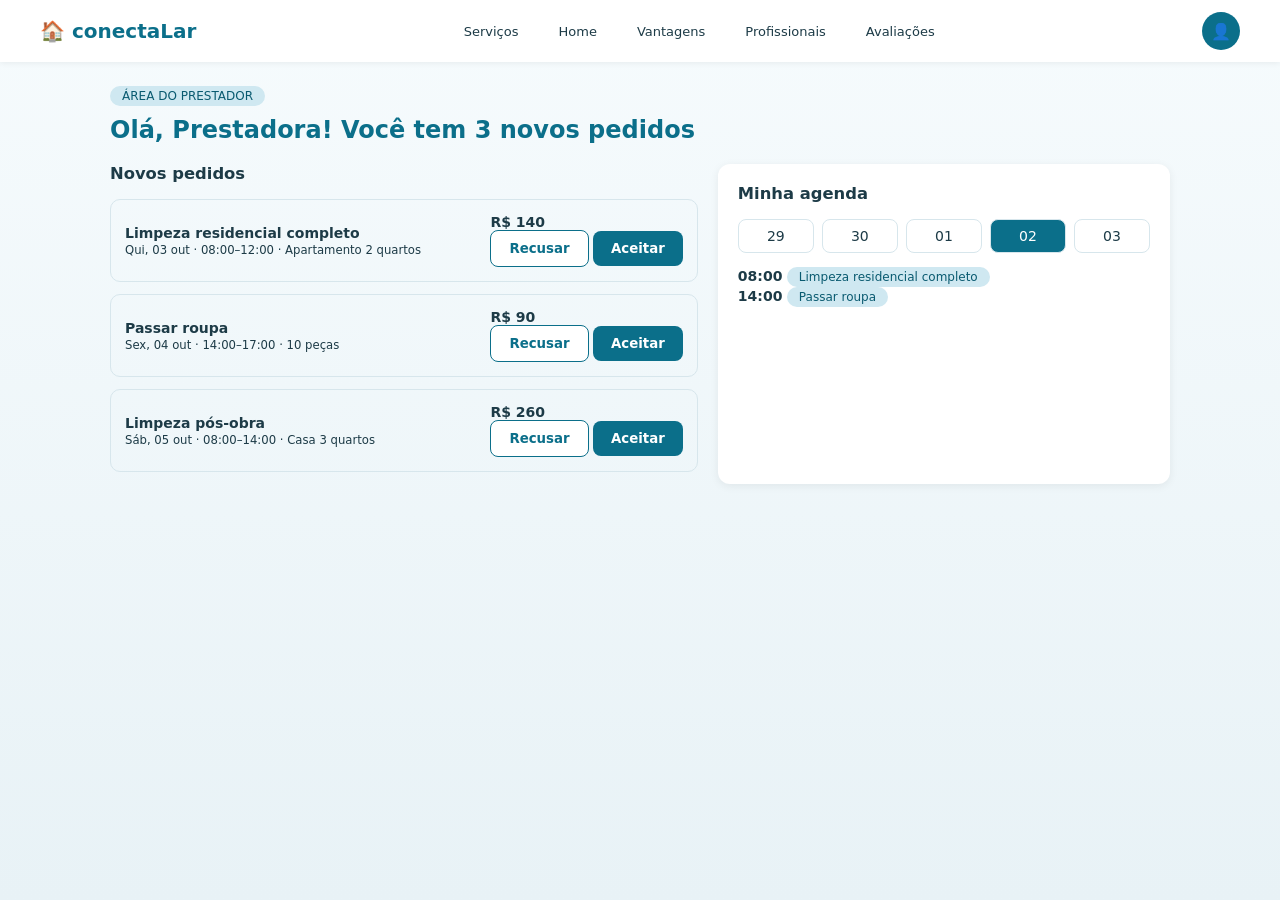
==== src/main/resources/static/agenda.html @ 18b06daa "Introdução do html no projeto e criação das classes service e dto de usuario" ====
<!DOCTYPE html>
<html lang="pt-BR">

<head>
    <meta charset="UTF-8">
    <meta name="viewport" content="width=device-width,initial-scale=1">
    <title>conectaLar</title>
    <link rel="stylesheet" href="css/style.css">
</head>

<body data-page="agenda">
    <main class="wrap"><span class="tag">ÁREA DO PRESTADOR</span>
        <h1 style="font-size:24px;color:var(--p);margin:10px 0 20px">Olá, Prestadora! Você tem <span id="novos">0</span>
            novos pedidos</h1>
        <div class="grid2" style="grid-template-columns:1.3fr 1fr">
            <div>
                <h3>Novos pedidos</h3><br>
                <div id="pedidos"></div>
            </div>
            <div class="card">
                <h3>Minha agenda</h3><br>
                <div class="days">
                    <div class="day">29</div>
                    <div class="day">30</div>
                    <div class="day">01</div>
                    <div class="day on">02</div>
                    <div class="day">03</div>
                </div>
                <p style="margin-top:14px"><b>08:00</b> <span class="tag">Limpeza residencial completo</span></p>
                <p><b>14:00</b> <span class="tag">Passar roupa</span></p>
            </div>
        </div>
    </main>
    <script src="js/app.js"></script>
</body>

</html>
---- src/main/resources/static/css/style.css ----
:root {
    --p: #0b6f8a;
    --pd: #095a70;
    --bg: #e8f2f6;
    --t: #1d3b47;
    --m: #6b8591;
    --l: #d7e6ec;
    --ok: #d9f2e3;
    --warn: #fdeec3
}

* {
    box-sizing: border-box;
    margin: 0;
    font-family: Poppins, system-ui, sans-serif
}

body {
    background: linear-gradient(#f6fbfd, var(--bg));
    color: var(--t);
    min-height: 100vh;
    font-size: 14px
}

a {
    color: inherit;
    text-decoration: none
}

header {
    display: flex;
    align-items: center;
    justify-content: space-between;
    padding: 12px 40px;
    background: #fff;
    box-shadow: 0 1px 6px #0001;
    position: sticky;
    top: 0;
    z-index: 5
}

.logo {
    font-weight: 700;
    color: var(--p);
    font-size: 20px
}

nav {
    display: flex;
    gap: 40px;
    font-weight: 500;
    font-size: 13px
}

nav a.on,
nav a:hover {
    color: var(--p)
}

.user {
    width: 38px;
    height: 38px;
    border-radius: 50%;
    background: var(--p);
    display: grid;
    place-items: center;
    color: #fff
}

.wrap {
    max-width: 1100px;
    margin: 24px auto;
    padding: 0 20px
}

.card {
    background: #fff;
    border-radius: 12px;
    padding: 20px;
    box-shadow: 0 2px 10px #0001
}

.btn {
    background: var(--p);
    color: #fff;
    border: 0;
    border-radius: 8px;
    padding: 10px 18px;
    font-weight: 600;
    cursor: pointer;
    display: inline-block
}

.btn:hover {
    background: var(--pd)
}

.btn.out {
    background: #fff;
    color: var(--p);
    border: 1.5px solid var(--p)
}

.btn.full {
    width: 100%;
    text-align: center
}

input,
select,
textarea {
    width: 100%;
    padding: 11px 12px;
    border: 0;
    border-radius: 8px;
    background: #ececec;
    font-size: 14px
}

label {
    font-weight: 600;
    display: block;
    margin: 12px 0 5px
}

h1 {
    font-size: 34px
}

h2 {
    color: var(--p);
    margin-bottom: 12px
}

.tag {
    background: #cfe8f1;
    color: var(--pd);
    border-radius: 20px;
    padding: 3px 12px;
    font-size: 12px;
    display: inline-block
}

.tag.ok {
    background: var(--ok)
}

.tag.w {
    background: var(--warn)
}

.chips {
    display: flex;
    gap: 8px;
    flex-wrap: wrap
}

.chip {
    border: 1px solid var(--l);
    background: #fff;
    border-radius: 20px;
    padding: 6px 18px;
    cursor: pointer
}

.chip.on {
    background: var(--p);
    color: #fff;
    border-color: var(--p)
}

.grid2 {
    display: grid;
    grid-template-columns: 2fr 1fr;
    gap: 20px
}

.hero {
    background: linear-gradient(120deg, #0b6f8a, #7cc3d6);
    color: #fff;
    border-radius: 16px;
    padding: 70px 50px;
    min-height: 420px
}

.hero h1 span {
    color: #bff0ff
}

.hero .tag {
    font-size: 15px;
    padding: 8px 18px;
    margin-bottom: 20px
}

.cep {
    display: flex;
    gap: 10px;
    background: #fff;
    border-radius: 12px;
    padding: 10px;
    max-width: 520px;
    margin-top: 24px
}

.cep input {
    background: #fff
}

.pro {
    display: flex;
    gap: 12px;
    padding: 14px;
    border: 2px solid transparent;
    border-radius: 10px;
    background: #fff;
    margin-bottom: 12px;
    cursor: pointer;
    align-items: center
}

.pro.on {
    border-color: var(--p)
}

.pro>div {
    flex: 1
}

.av {
    width: 44px;
    height: 44px;
    border-radius: 50%;
    background: #bcdde8;
    display: grid;
    place-items: center;
    font-weight: 700;
    color: var(--pd);
    flex: none
}

.map {
    min-height: 480px;
    border-radius: 12px;
    background: radial-gradient(circle at 50% 50%, #0b6f8a33 0 90px, transparent 91px), repeating-linear-gradient(45deg, #e9efe9 0 40px, #f4f6f1 40px 80px);
    position: relative
}

.pin {
    position: absolute;
    background: var(--p);
    color: #fff;
    width: 30px;
    height: 30px;
    border-radius: 50% 50% 50% 0;
    transform: rotate(-45deg);
    display: grid;
    place-items: center
}

.pin b {
    transform: rotate(45deg)
}

.days {
    display: flex;
    gap: 8px
}

.day {
    flex: 1;
    text-align: center;
    padding: 8px 0;
    border-radius: 8px;
    border: 1px solid var(--l);
    cursor: pointer
}

.day.on {
    background: var(--p);
    color: #fff
}

.tabs {
    display: flex;
    border-bottom: 1px solid var(--l);
    margin-bottom: 16px
}

.tabs button {
    flex: 1;
    background: 0;
    border: 0;
    padding: 10px;
    font-weight: 600;
    color: var(--m);
    cursor: pointer
}

.tabs .on {
    color: var(--p);
    border-bottom: 2px solid var(--p)
}

.auth {
    max-width: 420px;
    margin: 50px auto
}

.pw {
    position: relative
}

.pw span {
    position: absolute;
    right: 12px;
    top: 11px;
    cursor: pointer
}

.err {
    color: #c0392b;
    font-size: 12px;
    min-height: 16px
}

.chat {
    display: grid;
    grid-template-columns: 240px 1fr;
    height: 560px;
    padding: 0;
    overflow: hidden
}

.chat aside {
    border-right: 1px solid var(--l);
    overflow: auto
}

.chat aside div {
    padding: 12px;
    cursor: pointer;
    display: flex;
    gap: 10px;
    align-items: center
}

.chat aside .on {
    background: #dcedf3
}

.msgs {
    display: flex;
    flex-direction: column;
    padding: 16px;
    gap: 10px;
    overflow: auto;
    flex: 1
}

.m {
    max-width: 65%;
    padding: 10px 14px;
    border-radius: 10px;
    background: #f0f4f6
}

.m.me {
    align-self: flex-end;
    background: #cfe8f1
}

.send {
    display: flex;
    gap: 8px;
    padding: 12px;
    border-top: 1px solid var(--l)
}

.chat section {
    display: flex;
    flex-direction: column
}

.req {
    display: flex;
    justify-content: space-between;
    gap: 12px;
    align-items: center;
    margin-bottom: 12px;
    padding: 14px;
    border: 1px solid var(--l);
    border-radius: 10px
}

.sum {
    display: flex;
    justify-content: space-between;
    padding: 12px 0
}

@media(max-width:800px) {

    .grid2,
    .chat {
        grid-template-columns: 1fr
    }

    nav {
        display: none
    }

    header {
        padding: 12px 16px
    }

    .hero {
        padding: 40px 24px
    }
}

html {
    scroll-behavior: smooth
}

section[id] {
    scroll-margin-top: 70px
}

.menu {
    position: relative
}

button.user {
    border: 0;
    cursor: pointer;
    font-size: 16px
}

.drop {
    position: absolute;
    right: 0;
    top: 48px;
    background: #fff;
    border-radius: 10px;
    box-shadow: 0 6px 20px #0003;
    min-width: 170px;
    overflow: hidden;
    opacity: 0;
    visibility: hidden;
    transform: translateY(-6px);
    transition: .2s
}

.drop.open {
    opacity: 1;
    visibility: visible;
    transform: none
}

.drop a {
    display: block;
    padding: 12px 18px;
    font-weight: 500
}

.drop a:first-child {
    color: #fff;
    background: var(--p)
}

.drop a:last-child:hover {
    background: var(--bg)
}

.sec {
    min-height: 80vh;
    display: flex;
    flex-direction: column;
    justify-content: center;
    padding: 50px 0
}

.sec>h2 {
    font-size: 30px;
    text-align: center;
    margin-bottom: 8px
}

.sub {
    text-align: center;
    color: var(--m);
    margin-bottom: 30px
}

.cols {
    display: grid;
    grid-template-columns: repeat(auto-fit, minmax(220px, 1fr));
    gap: 20px
}

.ico {
    font-size: 34px;
    margin-bottom: 8px
}

.rev {
    opacity: 0;
    transform: translateY(30px);
    transition: .7s
}

.rev.in {
    opacity: 1;
    transform: none
}

.hero {
    min-height: calc(100vh - 100px);
    display: flex;
    flex-direction: column;
    justify-content: center
}

.cta {
    background: var(--p);
    color: #fff;
    border-radius: 16px;
    padding: 40px;
    text-align: center
}

.cta .btn {
    background: #fff;
    color: var(--p);
    margin: 14px 6px 0
}
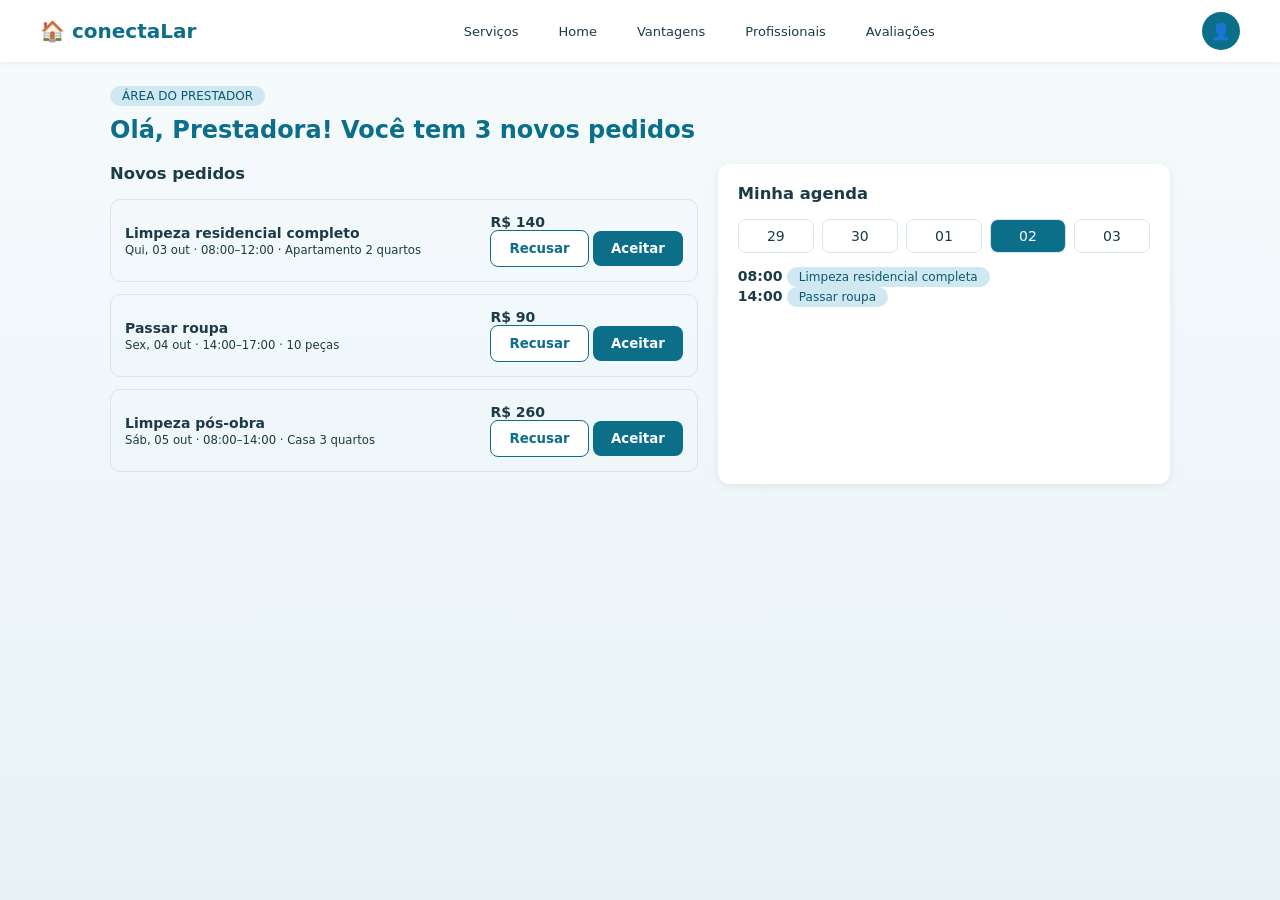
==== commit e4297e09: "correção de bugs e cadastrar funcional" ====
--- a/src/main/resources/static/agenda.html
+++ b/src/main/resources/static/agenda.html
@@ -3,20 +3,24 @@
 
 <head>
     <meta charset="UTF-8">
-    <meta name="viewport" content="width=device-width,initial-scale=1">
-    <title>conectaLar</title>
+    <meta name="viewport" content="width=device-width, initial-scale=1">
+    <title>Agenda da prestadora - conectaLar</title>
     <link rel="stylesheet" href="css/style.css">
 </head>
 
 <body data-page="agenda">
-    <main class="wrap"><span class="tag">ÁREA DO PRESTADOR</span>
-        <h1 style="font-size:24px;color:var(--p);margin:10px 0 20px">Olá, Prestadora! Você tem <span id="novos">0</span>
-            novos pedidos</h1>
+    <main class="wrap">
+        <span class="tag">ÁREA DO PRESTADOR</span>
+        <h1 style="font-size:24px;color:var(--p);margin:10px 0 20px">
+            Olá, Prestadora! Você tem <span id="novos">0</span> novos pedidos
+        </h1>
+
         <div class="grid2" style="grid-template-columns:1.3fr 1fr">
             <div>
                 <h3>Novos pedidos</h3><br>
                 <div id="pedidos"></div>
             </div>
+
             <div class="card">
                 <h3>Minha agenda</h3><br>
                 <div class="days">
@@ -26,12 +30,13 @@
                     <div class="day on">02</div>
                     <div class="day">03</div>
                 </div>
-                <p style="margin-top:14px"><b>08:00</b> <span class="tag">Limpeza residencial completo</span></p>
+                <p style="margin-top:14px"><b>08:00</b> <span class="tag">Limpeza residencial completa</span></p>
                 <p><b>14:00</b> <span class="tag">Passar roupa</span></p>
             </div>
         </div>
     </main>
+
     <script src="js/app.js"></script>
 </body>
 
-</html>+</html>
--- a/src/main/resources/static/css/style.css
+++ b/src/main/resources/static/css/style.css
@@ -357,6 +357,57 @@
     overflow: auto;
     flex: 1
 }
+.role {
+    border: 0;
+    padding: 0;
+    margin: 12px 0 0;
+    display: grid;
+    grid-template-columns: 1fr 1fr;
+    gap: 10px
+}
+
+.role legend {
+    font-weight: 600;
+    padding: 0;
+    margin-bottom: 5px
+}
+
+.role-opt {
+    position: relative;
+    margin: 0;
+    font-weight: 500;
+    cursor: pointer
+}
+
+.role-opt input {
+    position: absolute;
+    opacity: 0;
+    width: 1px;
+    height: 1px;
+    padding: 0
+}
+
+.role-opt span {
+    display: block;
+    text-align: center;
+    padding: 11px 12px;
+    border-radius: 8px;
+    background: #ececec;
+    border: 2px solid transparent
+}
+
+.role-opt input:checked + span {
+    background: #fff;
+    border-color: var(--p);
+    color: var(--p);
+    font-weight: 600
+}
+
+.role-opt input:focus-visible + span {
+    outline: 2px solid var(--pd);
+    outline-offset: 2px
+}
+
 
 .m {
     max-width: 65%;
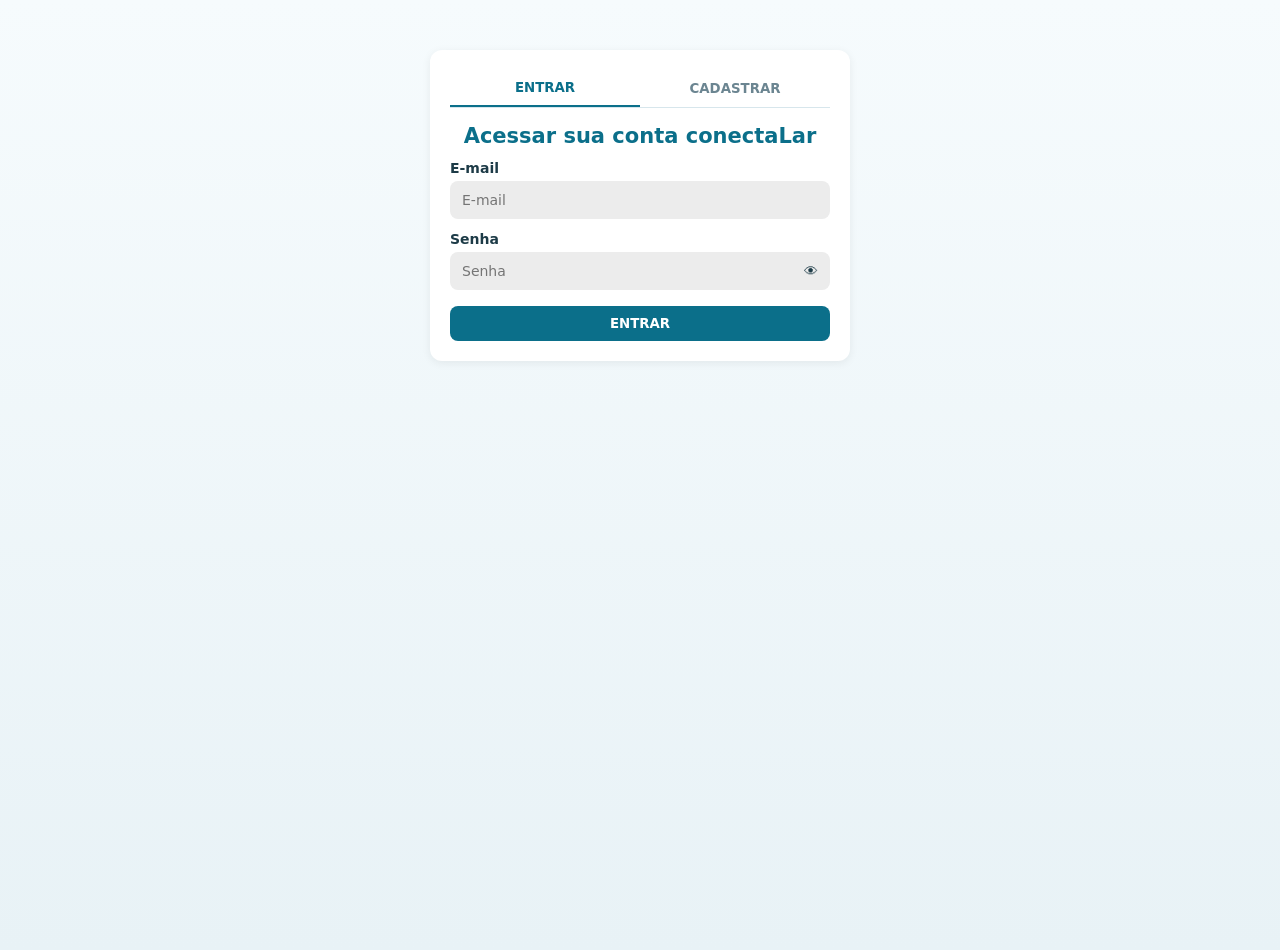
==== commit f3cce124: "Concluir serviço, filtro de solicitações e agenda da diarista" ====
--- a/src/main/resources/static/agenda.html
+++ b/src/main/resources/static/agenda.html
@@ -12,26 +12,27 @@
     <main class="wrap">
         <span class="tag">ÁREA DO PRESTADOR</span>
         <h1 style="font-size:24px;color:var(--p);margin:10px 0 20px">
-            Olá, Prestadora! Você tem <span id="novos">0</span> novos pedidos
+            Olá, <span id="nomeDiarista">Prestadora</span>! Você tem <span id="novos">nenhum pedido novo</span>
         </h1>
 
-        <div class="grid2" style="grid-template-columns:1.3fr 1fr">
+        <div class="grid2 grid-agenda">
             <div>
-                <h3>Novos pedidos</h3><br>
+                <h3>Meus pedidos</h3>
+                <div class="chips" id="filtroPedidos" style="margin:10px 0 16px">
+                    <span class="chip on" data-status="">Todos</span>
+                    <span class="chip" data-status="PENDENTE">Pendentes</span>
+                    <span class="chip" data-status="ACEITA">Aceitos</span>
+                    <span class="chip" data-status="CONCLUIDA">Concluídos</span>
+                    <span class="chip" data-status="RECUSADA">Recusados</span>
+                </div>
                 <div id="pedidos"></div>
             </div>
 
-            <div class="card">
-                <h3>Minha agenda</h3><br>
-                <div class="days">
-                    <div class="day">29</div>
-                    <div class="day">30</div>
-                    <div class="day">01</div>
-                    <div class="day on">02</div>
-                    <div class="day">03</div>
-                </div>
-                <p style="margin-top:14px"><b>08:00</b> <span class="tag">Limpeza residencial completa</span></p>
-                <p><b>14:00</b> <span class="tag">Passar roupa</span></p>
+            <div class="card" style="align-self:start">
+                <h3>Minha agenda</h3>
+                <small>Serviços confirmados nos próximos 7 dias</small>
+                <div class="days" id="dias" style="margin-top:12px"></div>
+                <div id="compromissos" style="margin-top:14px"></div>
             </div>
         </div>
     </main>
--- a/src/main/resources/static/css/style.css
+++ b/src/main/resources/static/css/style.css
@@ -175,6 +175,10 @@
     gap: 20px
 }
 
+.grid-agenda {
+    grid-template-columns: 1.3fr 1fr
+}
+
 .hero {
     background: linear-gradient(120deg, #0b6f8a, #7cc3d6);
     color: #fff;
@@ -193,7 +197,7 @@
     margin-bottom: 20px
 }
 
-.cep {
+.filtro-home {
     display: flex;
     gap: 10px;
     background: #fff;
@@ -203,8 +207,9 @@
     margin-top: 24px
 }
 
-.cep input {
-    background: #fff
+.filtro-home select {
+    background: #fff;
+    flex: 1
 }
 
 .pro {
@@ -246,6 +251,52 @@
     position: relative
 }
 
+/* Mapa das zonas (busca.html) */
+.mapa-zonas {
+    display: block;
+    width: 100%;
+    max-height: 480px;
+    padding: 12px
+}
+
+.zona {
+    cursor: pointer;
+    outline: none
+}
+
+.zona path {
+    fill: #cfe6ee;
+    stroke: #fff;
+    stroke-width: 4;
+    transition: fill .2s
+}
+
+.zona:hover path,
+.zona:focus-visible path {
+    fill: #a9d3e1
+}
+
+.zona.on path {
+    fill: var(--p)
+}
+
+.zona text {
+    text-anchor: middle;
+    font-weight: 700;
+    font-size: 18px;
+    fill: var(--pd);
+    pointer-events: none
+}
+
+.zona text.qtd {
+    font-weight: 400;
+    font-size: 13px
+}
+
+.zona.on text {
+    fill: #fff
+}
+
 .pin {
     position: absolute;
     background: var(--p);
@@ -453,6 +504,7 @@
 @media(max-width:800px) {
 
     .grid2,
+    .grid-agenda,
     .chat {
         grid-template-columns: 1fr
     }
